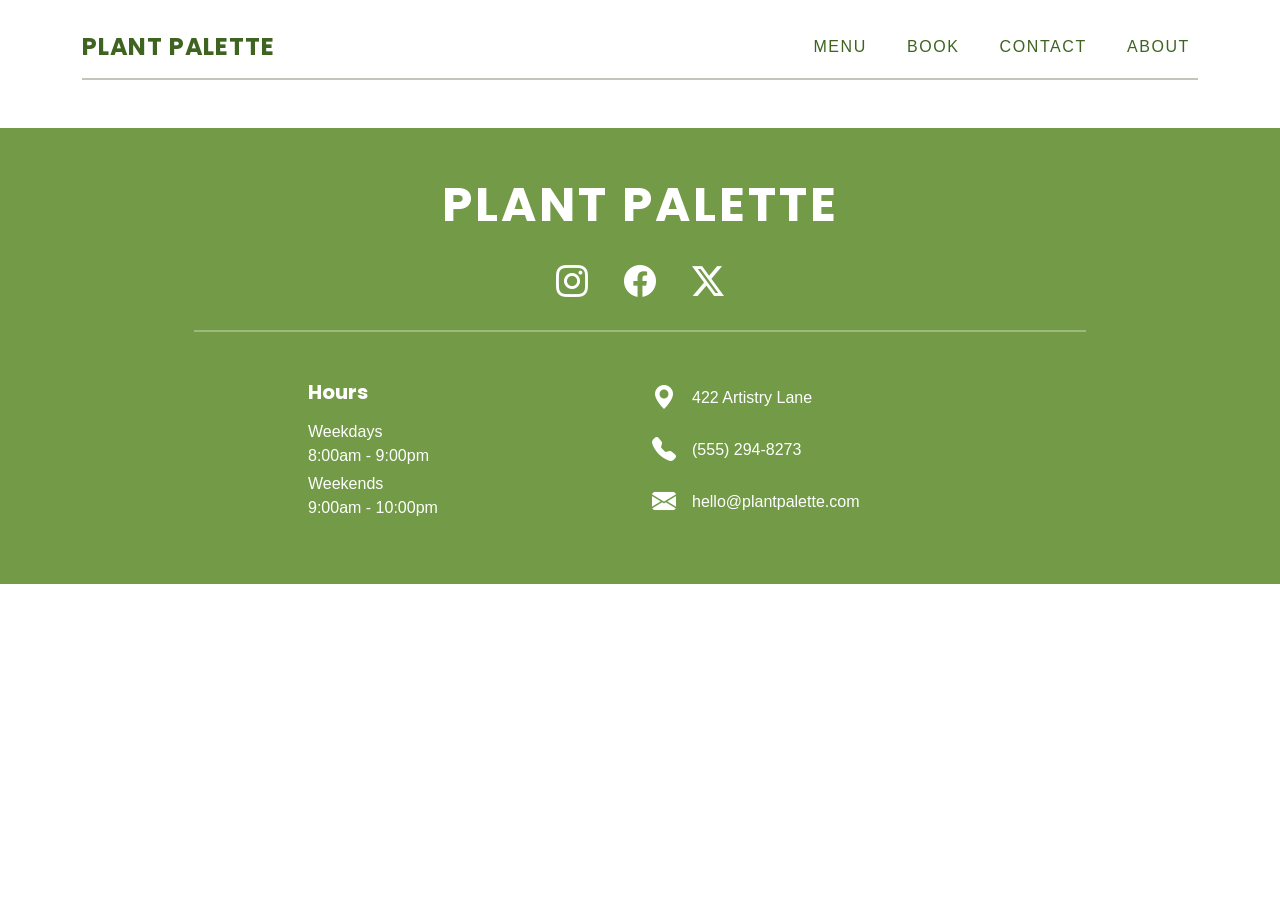
==== contact.html @ be07dd9c "commit" ====
<!DOCTYPE html>
<html lang="en">
<head>
    <meta charset="UTF-8">
    <meta name="viewport" content="width=device-width, initial-scale=1.0">
    <title>Plant Palette | Home</title>
    
    <link href="https://cdn.jsdelivr.net/npm/bootstrap@5.3.0/dist/css/bootstrap.min.css" rel="stylesheet">
    <link rel="stylesheet" href="https://cdnjs.cloudflare.com/ajax/libs/animate.css/4.1.1/animate.min.css"/>
    <link href="https://fonts.googleapis.com/css2?family=Poppins:wght@700&display=swap" rel="stylesheet">
    <link rel="stylesheet" href="css/styles.css">
    <link rel="stylesheet" href="https://cdn.jsdelivr.net/npm/bootstrap-icons@1.11.1/font/bootstrap-icons.css">
</head>
<body>

    <a href="#main-content" class="visually-hidden-focusable">Skip to main content</a>

<!-- nav bar section -->
<a class="visually-hidden-focusable" href="#main-content">Skip to main content</a>

<nav class="navbar navbar-expand-lg navbar-light bg-white">
    <div class="container"> <a class="navbar-brand fw-bold" href="index.html">PLANT PALETTE</a>
        
        <button class="navbar-toggler" type="button" data-bs-toggle="collapse" data-bs-target="#navbarNav" aria-controls="navbarNav" aria-expanded="false" aria-label="Toggle navigation">
            <span class="navbar-toggler-icon"></span>
        </button>

        <div class="collapse navbar-collapse" id="navbarNav">
            <ul class="navbar-nav ms-auto text-uppercase">
                <li class="nav-item">
                    <a class="nav-link" href="menu.html">Menu</a>
                </li>
                <li class="nav-item">
                    <a class="nav-link" href="book.html">Book</a>
                </li>
                <li class="nav-item">
                    <a class="nav-link" href="contact.html">Contact</a>
                </li>
                <li class="nav-item">
                    <a class="nav-link" href="about.html">About</a>
                </li>
            </ul>
        </div>
    </div>
</nav>
<div class="container">
    <hr class="m-0 border-bottom">
</div>

<main id="main-content">
    </main>
<!-- nav bar section ENDS -->





<!-- footer section -->
<footer class="footer-section py-5 mt-5">
    <div class="container text-center text-white">
        <h2 class="display-5 fw-bold mb-4">PLANT PALETTE</h2>
        
        <div class="social-links mb-4">
            <a href="#" aria-label="Instagram" class="mx-3"><i class="bi bi-instagram"></i></a>
            <a href="#" aria-label="Facebook" class="mx-3"><i class="bi bi-facebook"></i></a>
            <a href="#" aria-label="Twitter" class="mx-3"><i class="bi bi-twitter-x"></i></a>
        </div>

        <hr class="footer-divider mx-auto mb-5">

        <div class="row text-start justify-content-center">
            <div class="col-md-4 mb-4 mb-md-0 ps-md-5">
                <h3 class="h5 fw-bold mb-3">Hours</h3>
                <p class="mb-1">Weekdays<br>8:00am - 9:00pm</p>
                <p>Weekends<br>9:00am - 10:00pm</p>
            </div>

            <div class="col-md-4">
                <ul class="list-unstyled contact-list">
                    <li class="mb-3 d-flex align-items-center">
                        <i class="bi bi-geo-alt-fill me-3"></i> 
                        422 Artistry Lane
                    </li>
                    <li class="mb-3 d-flex align-items-center">
                        <i class="bi bi-telephone-fill me-3"></i> 
                        (555) 294-8273
                    </li>
                    <li class="d-flex align-items-center">
                        <i class="bi bi-envelope-fill me-3"></i> 
                        hello@plantpalette.com
                    </li>
                </ul>
            </div>
        </div>
    </div>
</footer>
<!-- footer section ENDS-->



    <script src="https://cdn.jsdelivr.net/npm/bootstrap@5.3.0/dist/js/bootstrap.bundle.min.js"></script>
</body>
</html>
---- css/styles.css ----
:root {
    --green-1: #99B970;
    --green-2: #729A47;
    --green-3: #3F6421;
    --green-4: #344422;
    --yellow: #F8B721;
    --white: #FFFFFF;
    
    /* Font stacks */
    --font-heading: 'Poppins', sans-serif;
    --font-body: 'Avenir', 'Helvetica Neue', Arial, sans-serif;
}

body {
    font-family: var(--font-body);
    background-color: var(--white);
    color: var(--green-4);
}

h1, h2 {
    font-family: var(--font-heading);
    font-weight: 700;
    color: var(--green-3);
}


/* fixing the navbar with overrides */
.navbar {
    padding-top: 1.5rem;
    padding-bottom: 0.5rem;
}

.navbar-brand {
    font-family: var(--font-heading);
    color: var(--green-3) !important;
    letter-spacing: 0.05rem;
    font-size: 1.5rem;
}

.navbar-nav .nav-link {
    color: var(--green-3) !important;
    font-family: var(--font-body);
    font-weight: 500;
    letter-spacing: 0.1rem; 
    margin-left: 1.5rem;
}

.border-bottom {
    border-color: var(--green-4) !important;
    opacity: 0.3; /* for a less thick line */
}

.navbar-nav .nav-link:hover {
    color: var(--green-2) !important;
}

/* hero section - including the CTA hummus section*/

/* hero section style */
.hero-shape {
    background-color: var(--green-1);
    border-radius: 0 300px 0 300px; /* makes the curved leaf style */
    overflow: hidden;
    text-align: right;
}

/* card styling for CTA wrap */
.fav-card {
    background: linear-gradient(135deg, var(--green-1) 0%, #ffffff 100%);
    border-radius: 30px;
    box-shadow: 0 10px 30px rgba(0,0,0,0.05);
}


.fav-image-container img {
    max-width: 350px;
    box-shadow: 5px 5px 15px rgba(0,0,0,0.1);
}

/* Custom Button */
.btn-menu-xl {
    border: 3px solid var(--yellow);
    color: var(--yellow);
    font-weight: bold;
    padding: 15px 40px;
    border-radius: 50px;
    font-size: 1.5rem;
    text-decoration: none;
    display: inline-block;
    transition: all 0.3s ease;
}

.btn-menu-xl:hover {
    background-color: var(--yellow);
    color: white;
}

/* Accessibility: Readable text contrast */
.text-muted {
    color: var(--green-2) !important;
}

/* Responsive adjustments */
@media (max-width: 768px) {
    .hero-shape {
        border-radius: 50px;
        margin-top: 2rem;
    }
}
/* hero section ENDS - including the CTA hummus section*/





/* Options section */

/* section spacing */
.options-section {
    padding-top: 5rem;
    padding-bottom: 5rem;
}

.options-section h2 {
    color: var(--green-3);
    font-size: 2.5rem; 
}

.options-section p {
    font-family: var(--font-body);
    font-size: 1.1rem;
    line-height: 1.6;
    max-width: 450px; /* keeps text from stretching too wide on desktop */
}

/* 3D Outline Button Effect */
.btn-custom-outline {
    font-family: var(--font-body);
    font-weight: 500;
    font-size: 1.25rem;
    color: var(--green-3);
    border: 2px solid var(--green-3);
    border-radius: 50px;
    padding: 10px 35px;
    background-color: transparent;
    text-decoration: none;
    display: inline-block;
    transition: transform 0.2s ease, box-shadow 0.2s ease;
    
    /* This creates the dark green "shadow" seen in your screenshot */
    box-shadow: 0 6px 0 var(--green-4); 
    position: relative;
}

.btn-custom-outline:hover {
    color: var(--white);
    background-color: var(--green-3);
    transform: translateY(2px);
    box-shadow: 0 4px 0 var(--green-4);
}

.btn-custom-outline:active {
    transform: translateY(6px);
    box-shadow: none;
}

/* Responsive fix for buttons on mobile */
@media (max-width: 576px) {
    .btn-custom-outline {
        width: 100%;
        text-align: center;
    }
}

/* Options section ENDS */






/* testimonials section */

/* Testimonials Styling */
.testimonial-container {
    background: linear-gradient(to bottom, var(--green-1), #f1f8e9);
    box-shadow: 0 10px 40px rgba(0,0,0,0.05);
}

.testimonial-title {
    font-family: var(--font-heading);
    color: var(--green-3);
    letter-spacing: 2px;
    font-size: 3rem;
}

.testimonial-img-wrapper {
    position: relative;
    display: inline-block;
    max-width: 320px;
    width: 100%;
}

.testimonial-img {
    border-radius: 60px; /* for the rounded corners */
    box-shadow: 0 15px 30px rgba(0,0,0,0.2);
    transition: transform 0.3s ease;
}

.testimonial-img:hover {
    transform: scale(1.03);
}

.testimonial-text p {
    font-family: var(--font-body);
    font-size: 1.1rem;
    color: var(--green-4);
    line-height: 1.6;
}

.blockquote-footer {
    background-color: transparent;
    border: none;
    font-size: 1.2rem;
    color: var(--green-2) !important;
}

/* responsive tweaks */
@media (max-width: 768px) {
    .testimonial-container {
        padding: 2rem !important;
    }
    
    .testimonial-title {
        font-size: 2rem;
    }
}

/* testimonials section ENDS*/






/* about us section */
.about-teaser .lead {
    font-family: var(--font-body);
    color: var(--green-4);
    line-height: 1.6;
    font-weight: 400;
}

.about-img-wrapper img {
    border-radius: 40px !important; 
    transition: transform 0.4s ease;
}

.about-img-wrapper img:hover {
    transform: rotate(-2deg) scale(1.02);
}

/* keeps the button in palce on mobile */
@media (max-width: 767px) {
    .about-text-content {
        text-align: center;
        margin-top: 2rem;
    }
}
/* about us section ENDS */





/* footer section */
.footer-section {
    background-color: var(--green-2);
    color: var(--white);
}

.footer-section h2 {
    color: var(--white);
    letter-spacing: 3px;
}

.social-links a {
    color: var(--white);
    font-size: 2rem;
    transition: opacity 0.3s ease;
}

.social-links a:hover {
    opacity: 0.7;
}

.footer-divider {
    border-top: 2px solid rgba(255, 255, 255, 0.3);
    width: 80%;
    opacity: 1;
}

.footer-section h3 {
    font-family: var(--font-heading);
    text-transform: none;
}

.contact-list i {
    font-size: 1.5rem;
}

.contact-list li {
    font-family: var(--font-body);
}

/* Responsive footer for other sizes */
@media (max-width: 767px) {
    .footer-section .row {
        text-align: center !important;
    }
    .contact-list li {
        justify-content: center;
    }
}

/* footer section ENDS*/
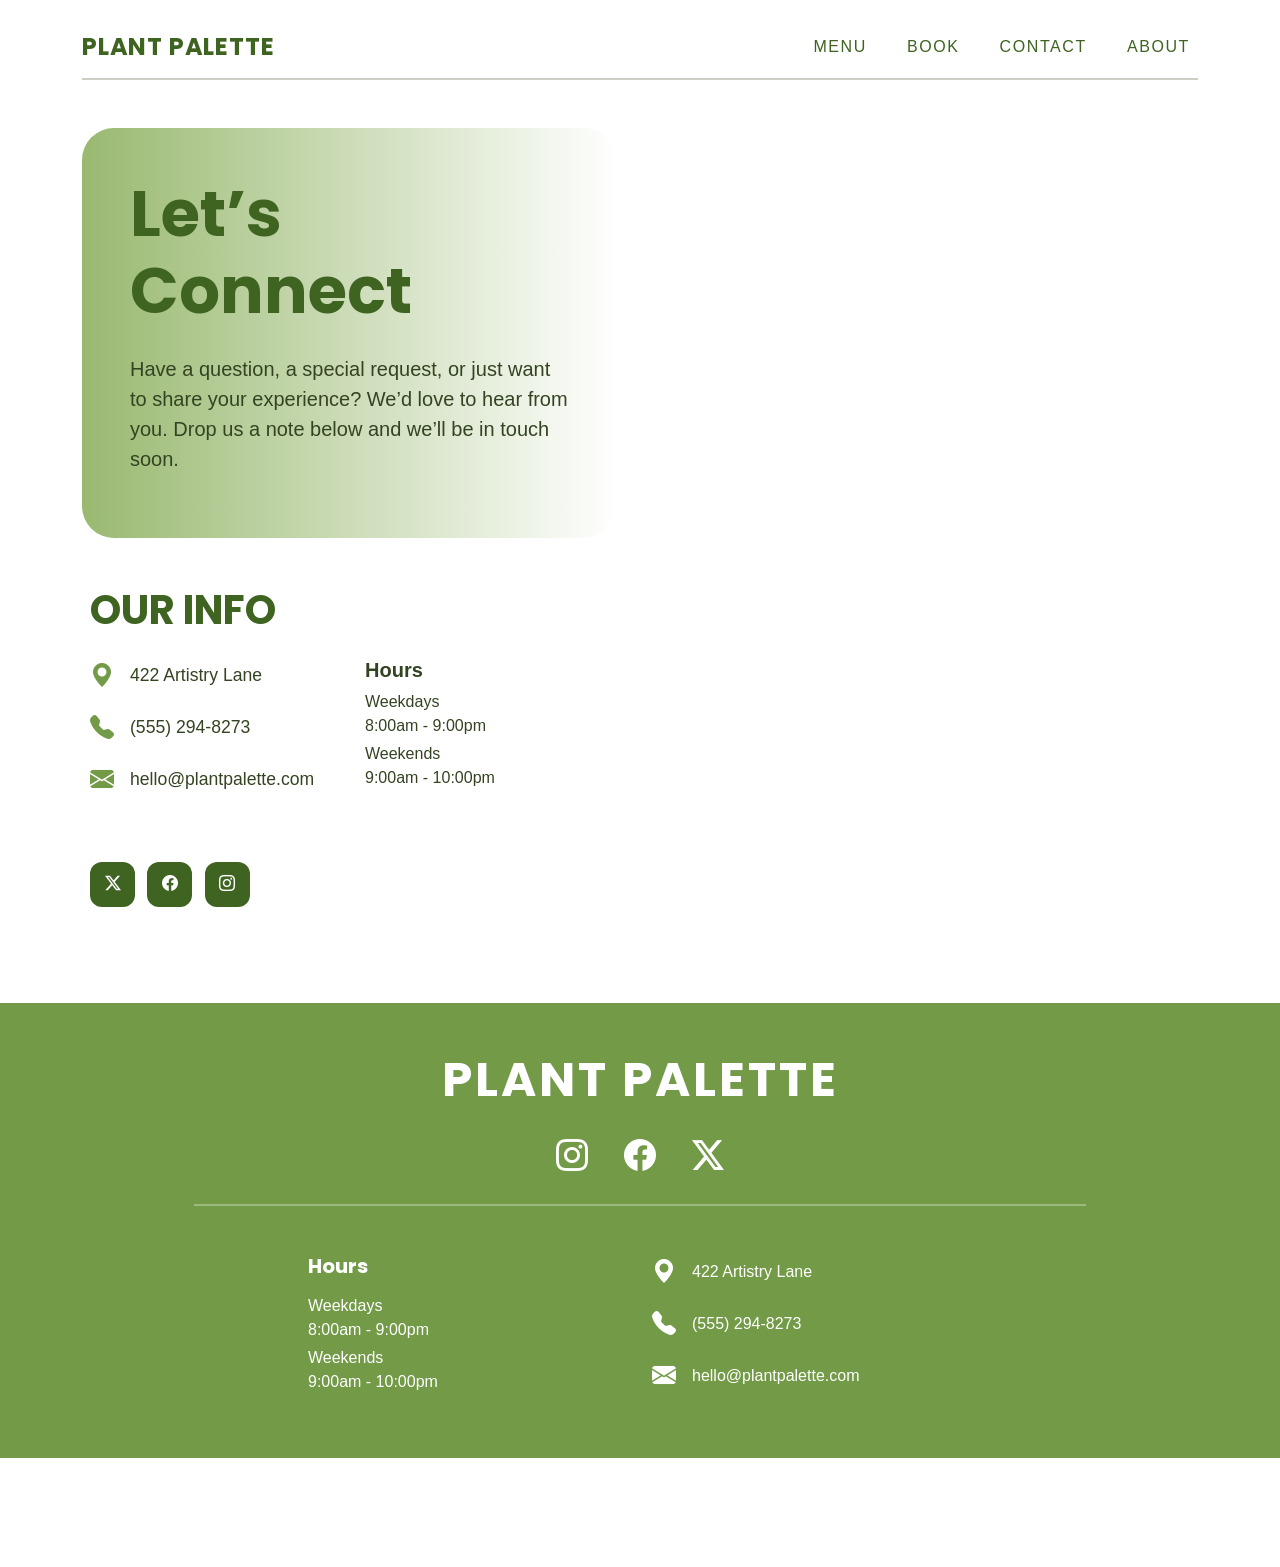
==== commit 1ad5e563: "commit" ====
--- a/contact.html
+++ b/contact.html
@@ -3,7 +3,7 @@
 <head>
     <meta charset="UTF-8">
     <meta name="viewport" content="width=device-width, initial-scale=1.0">
-    <title>Plant Palette | Home</title>
+    <title>Plant Palette | Contact</title>
     
     <link href="https://cdn.jsdelivr.net/npm/bootstrap@5.3.0/dist/css/bootstrap.min.css" rel="stylesheet">
     <link rel="stylesheet" href="https://cdnjs.cloudflare.com/ajax/libs/animate.css/4.1.1/animate.min.css"/>
@@ -52,6 +52,69 @@
 <!-- nav bar section ENDS -->
 
 
+<!-- contact main section -->
+<main id="main-content" class="py-5">
+    <div class="container">
+        <div class="row align-items-start g-5">
+            
+            <div class="col-lg-6">
+                <div class="connect-card p-5 mb-5 rounded-5">
+                    <h1 class="display-3 fw-bold mb-4" style="color: var(--green-3);">Let’s Connect</h1>
+                    <p class="fs-5">
+                        Have a question, a special request, or just want to share your experience? 
+                        We’d love to hear from you. Drop us a note below and we’ll be in touch soon.
+                    </p>
+                </div>
+
+                <div class="info-section ps-2">
+                    <h2 class="h1 fw-bold mb-4" style="color: var(--green-3);">OUR INFO</h2>
+                    
+                    <div class="row">
+                        <div class="col-md-6 mb-4">
+                            <ul class="list-unstyled contact-details">
+                                <li class="mb-3 d-flex align-items-center">
+                                    <i class="bi bi-geo-alt-fill me-3 fs-4" style="color: var(--green-2);"></i>
+                                    422 Artistry Lane
+                                </li>
+                                <li class="mb-3 d-flex align-items-center">
+                                    <i class="bi bi-telephone-fill me-3 fs-4" style="color: var(--green-2);"></i>
+                                    (555) 294-8273
+                                </li>
+                                <li class="d-flex align-items-center">
+                                    <i class="bi bi-envelope-fill me-3 fs-4" style="color: var(--green-2);"></i>
+                                    hello@plantpalette.com
+                                </li>
+                            </ul>
+                        </div>
+
+                        <div class="col-md-6">
+                            <h3 class="h5 fw-bold mb-2">Hours</h3>
+                            <p class="mb-1">Weekdays<br>8:00am - 9:00pm</p>
+                            <p>Weekends<br>9:00am - 10:00pm</p>
+                        </div>
+                    </div>
+
+                    <div class="social-pills mt-4">
+                        <a href="#" class="social-pill-link me-2"><i class="bi bi-twitter-x"></i></a>
+                        <a href="#" class="social-pill-link me-2"><i class="bi bi-facebook"></i></a>
+                        <a href="#" class="social-pill-link"><i class="bi bi-instagram"></i></a>
+                    </div>
+                </div>
+            </div>
+
+            <div class="col-lg-6">
+                <div class="map-container">
+                    <picture>
+                        <source srcset="images/map-sm.jpg" media="(max-width: 768px)">
+                        <img src="images/Map.png" alt="Map showing Plant Palette location at 422 Artistry Lane" class="img-fluid w-100 rounded-4">
+                    </picture>
+                </div>
+            </div>
+
+        </div>
+    </div>
+</main>
+<!-- contact main section ENDS -->
 
 
 
--- a/css/styles.css
+++ b/css/styles.css
@@ -47,7 +47,6 @@
 
 .border-bottom {
     border-color: var(--green-4) !important;
-    opacity: 0.3; /* for a less thick line */
 }
 
 .navbar-nav .nav-link:hover {
@@ -328,3 +327,175 @@
 
 
 
+/* menu header section */
+
+/* Animation for the button */
+.hvr-grow {
+    display: inline-block;
+    vertical-align: middle;
+    transform: perspective(1px) translateZ(0);
+    box-shadow: 0 6px 0 var(--green-4); /* Keep your 3D shadow */
+    transition-duration: 0.3s;
+    transition-property: transform;
+}
+
+.hvr-grow:hover, .hvr-grow:focus, .hvr-grow:active {
+    transform: scale(1.05);
+}
+
+/* responsive */
+@media (max-width: 768px) {
+    .menu-header h1 {
+        font-size: 3rem;
+    }
+    
+    .menu-card {
+        text-align: center;
+    }
+    
+    .menu-description {
+        margin: 0 auto 1.5rem auto;
+    }
+    
+    .menu-card .d-flex {
+        flex-direction: column;
+    }
+}
+
+/* menu header section ENDS */
+
+
+
+
+/* menu sub nav section */
+.menu-sub-nav .menu-cat-link {
+    font-family: var(--font-body);
+    font-weight: 700;
+    color: var(--green-3);
+    letter-spacing: 1px;
+    font-size: 1.1rem;
+    padding: 0 20px;
+    transition: color 0.3s ease;
+}
+
+.menu-sub-nav .menu-cat-link:hover {
+    color: var(--green-3);
+}
+
+.menu-sub-nav .menu-cat-link.active {
+    color: var(--green-3);
+    text-underline-offset: 8px;
+}
+
+/* icons container styling */
+.filter-icon, .basket-icon {
+    display: flex;
+    align-items: center;
+    cursor: pointer;
+}
+
+/* responsive edits */
+@media (max-width: 768px) {
+    .menu-sub-nav .nav {
+        display: none;
+    }
+    
+
+    .menu-sub-nav .nav {
+        display: flex;
+        flex-wrap: nowrap;
+        overflow-x: auto;
+        white-space: nowrap;
+    }
+}
+/* menu sub nav section ENDS */
+
+
+
+
+
+
+/* menu items section for the cards */
+.menu-item-card {
+    height: 100%;
+    display: flex;
+    flex-direction: column;
+}
+
+.menu-item-card img {
+    width: 100%;
+    height: 250px; /* keeps all the pics at the same height */
+    object-fit: cover; /* prevents stretch */
+    box-shadow: 0 4px 10px rgba(0,0,0,0.08);
+}
+
+.menu-item-card h2 {
+    color: var(--green-3);
+    margin-bottom: 0.5rem;
+}
+
+.menu-item-card p {
+    color: var(--green-4);
+    flex-grow: 1; /*fixes up the buttons position if the texts are longer in size */
+    line-height: 1.5;
+}
+
+.btn-sm {
+    width: fit-content;
+    padding: 5px 25px !important;
+    font-size: 0.9rem !important;
+}
+/* menu items section for the cards ENDS */
+
+
+
+
+
+
+
+/* contact page main top section */
+.connect-card {
+    /* Matches the soft green gradient in your screenshot */
+    background: linear-gradient(to right, var(--green-1), rgba(255, 255, 255, 0));
+    color: var(--green-4);
+}
+
+.contact-details li {
+    font-family: var(--font-body);
+    font-size: 1.1rem;
+}
+
+/* Social Pill Links (The dark green icons) */
+.social-pill-link {
+    display: inline-flex;
+    align-items: center;
+    justify-content: center;
+    width: 45px;
+    height: 45px;
+    background-color: var(--green-3);
+    color: var(--white);
+    border-radius: 12px;
+    text-decoration: none;
+    transition: transform 0.2s ease, background-color 0.2s ease;
+}
+
+.social-pill-link:hover {
+    background-color: var(--green-2);
+    transform: translateY(-3px);
+    color: var(--white);
+}
+
+.map-container img {
+    box-shadow: 0 10px 30px rgba(0,0,0,0.05);
+}
+
+/* Responsive adjust for the map on mobile */
+@media (max-width: 991px) {
+    .map-container {
+        margin-top: 3rem;
+    }
+}
+/* contact page main top section */
+
+
+
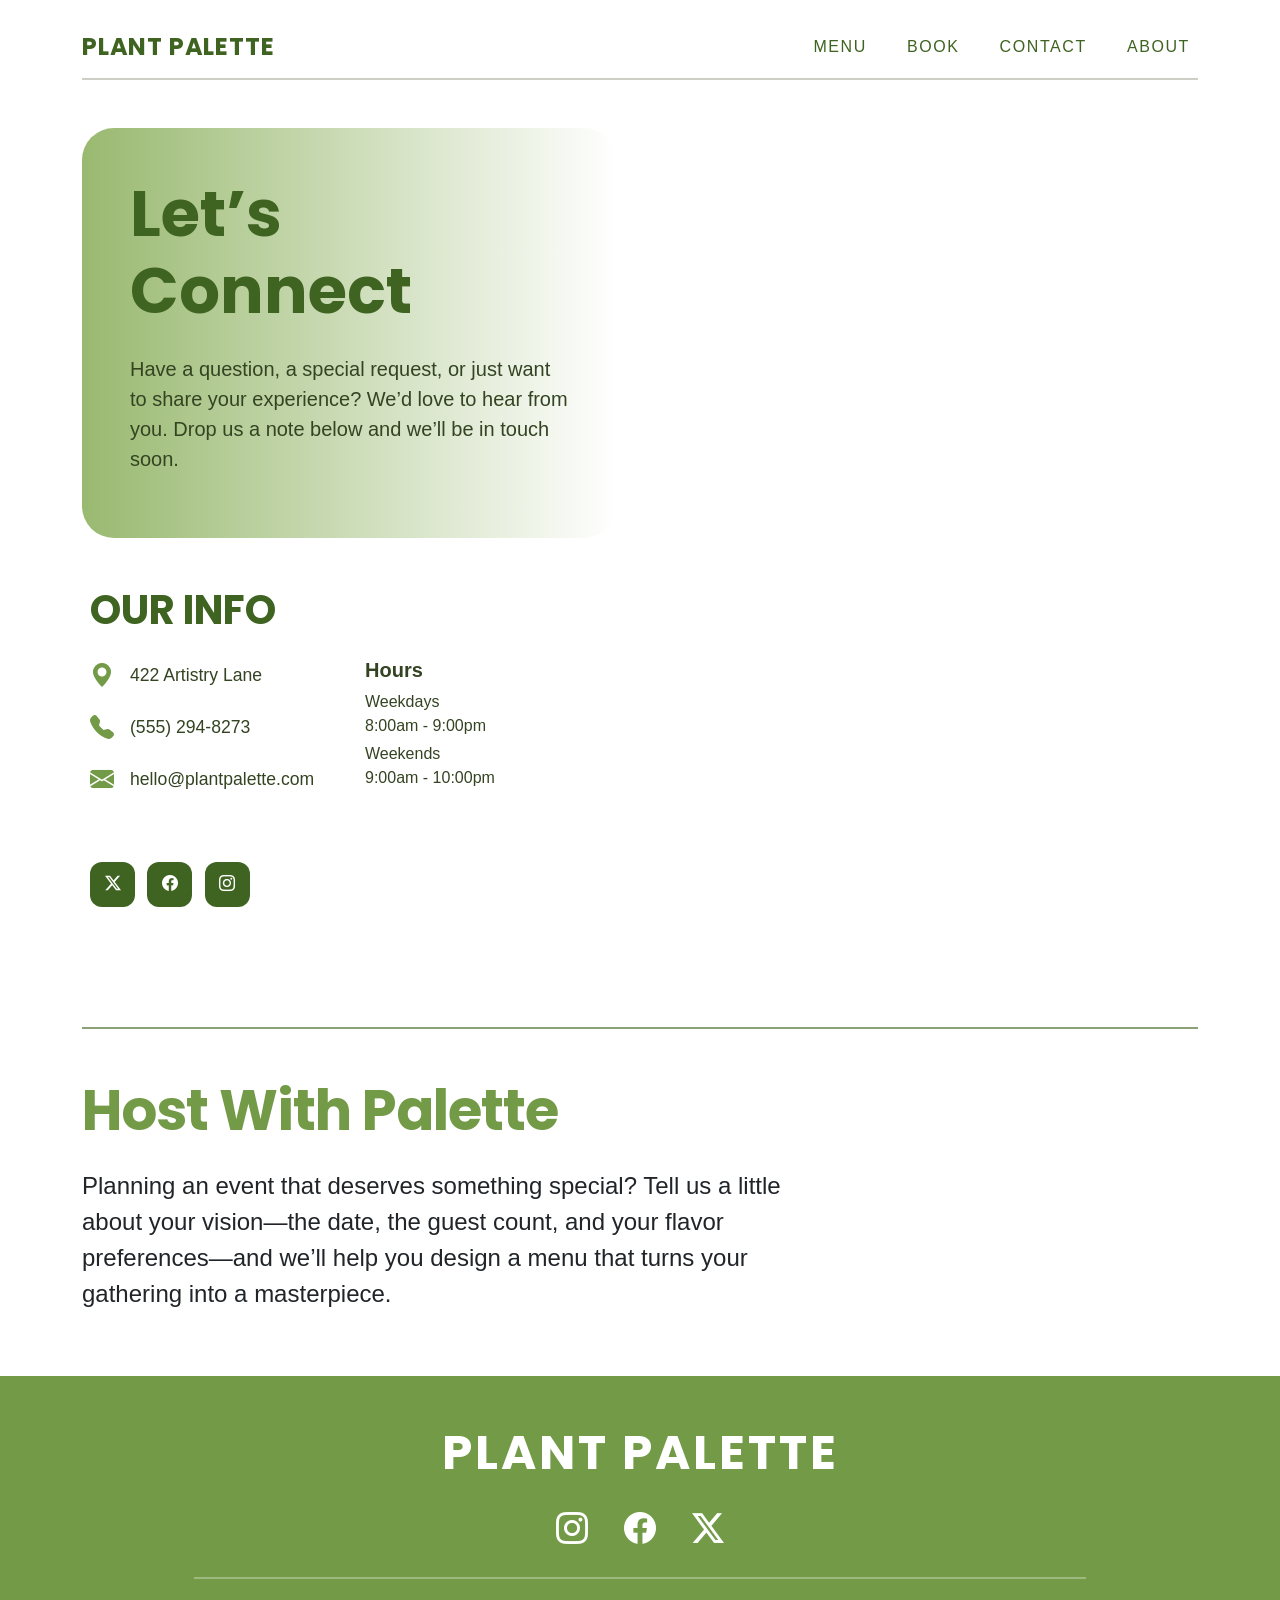
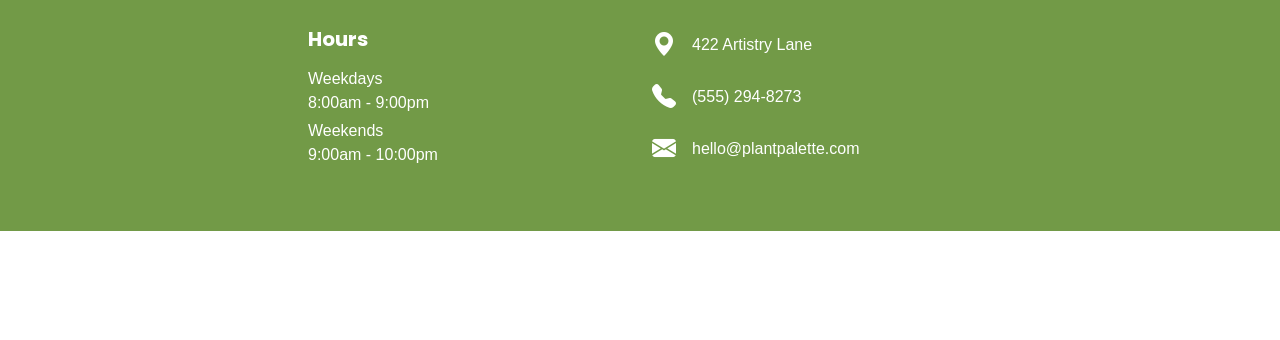
==== commit 3839e91d: "commit" ====
--- a/contact.html
+++ b/contact.html
@@ -116,6 +116,20 @@
 </main>
 <!-- contact main section ENDS -->
 
+<!-- contact host section -->
+<section class="host-section container my-5 pt-4">
+    <div class="custom-hr mb-5"></div>
+    
+    <div class="row">
+        <div class="col-lg-8">
+            <h2 class="display-4 fw-bold mb-4" style="color: var(--green-2);">Host With Palette</h2>
+            <p class="fs-4 lh-base text-dark">
+                Planning an event that deserves something special? Tell us a little about your vision—the date, the guest count, and your flavor preferences—and we’ll help you design a menu that turns your gathering into a masterpiece.
+            </p>
+        </div>
+    </div>
+</section>
+<!-- contact host section ENDS -->
 
 
 <!-- footer section -->
--- a/css/styles.css
+++ b/css/styles.css
@@ -495,7 +495,43 @@
         margin-top: 3rem;
     }
 }
-/* contact page main top section */
-
-
-
+/* contact page main top section ENDS */
+
+
+
+
+
+
+
+
+
+/* contact host section */
+.host-section h2 {
+    font-family: var(--font-heading);
+    letter-spacing: -1px;
+}
+
+.host-section p {
+    font-family: var(--font-body);
+    max-width: 800px;
+    color: var(--green-4);
+}
+
+/* Custom Green Divider */
+.custom-hr {
+    height: 2px;
+    background-color: var(--green-3);
+    width: 100%;
+    opacity: 0.6;
+}
+
+/* Responsive adjustment for mobile */
+@media (max-width: 768px) {
+    .host-section h2 {
+        font-size: 2.5rem;
+    }
+    .host-section p {
+        font-size: 1.1rem !important;
+    }
+}
+/* contact host section ENDS*/
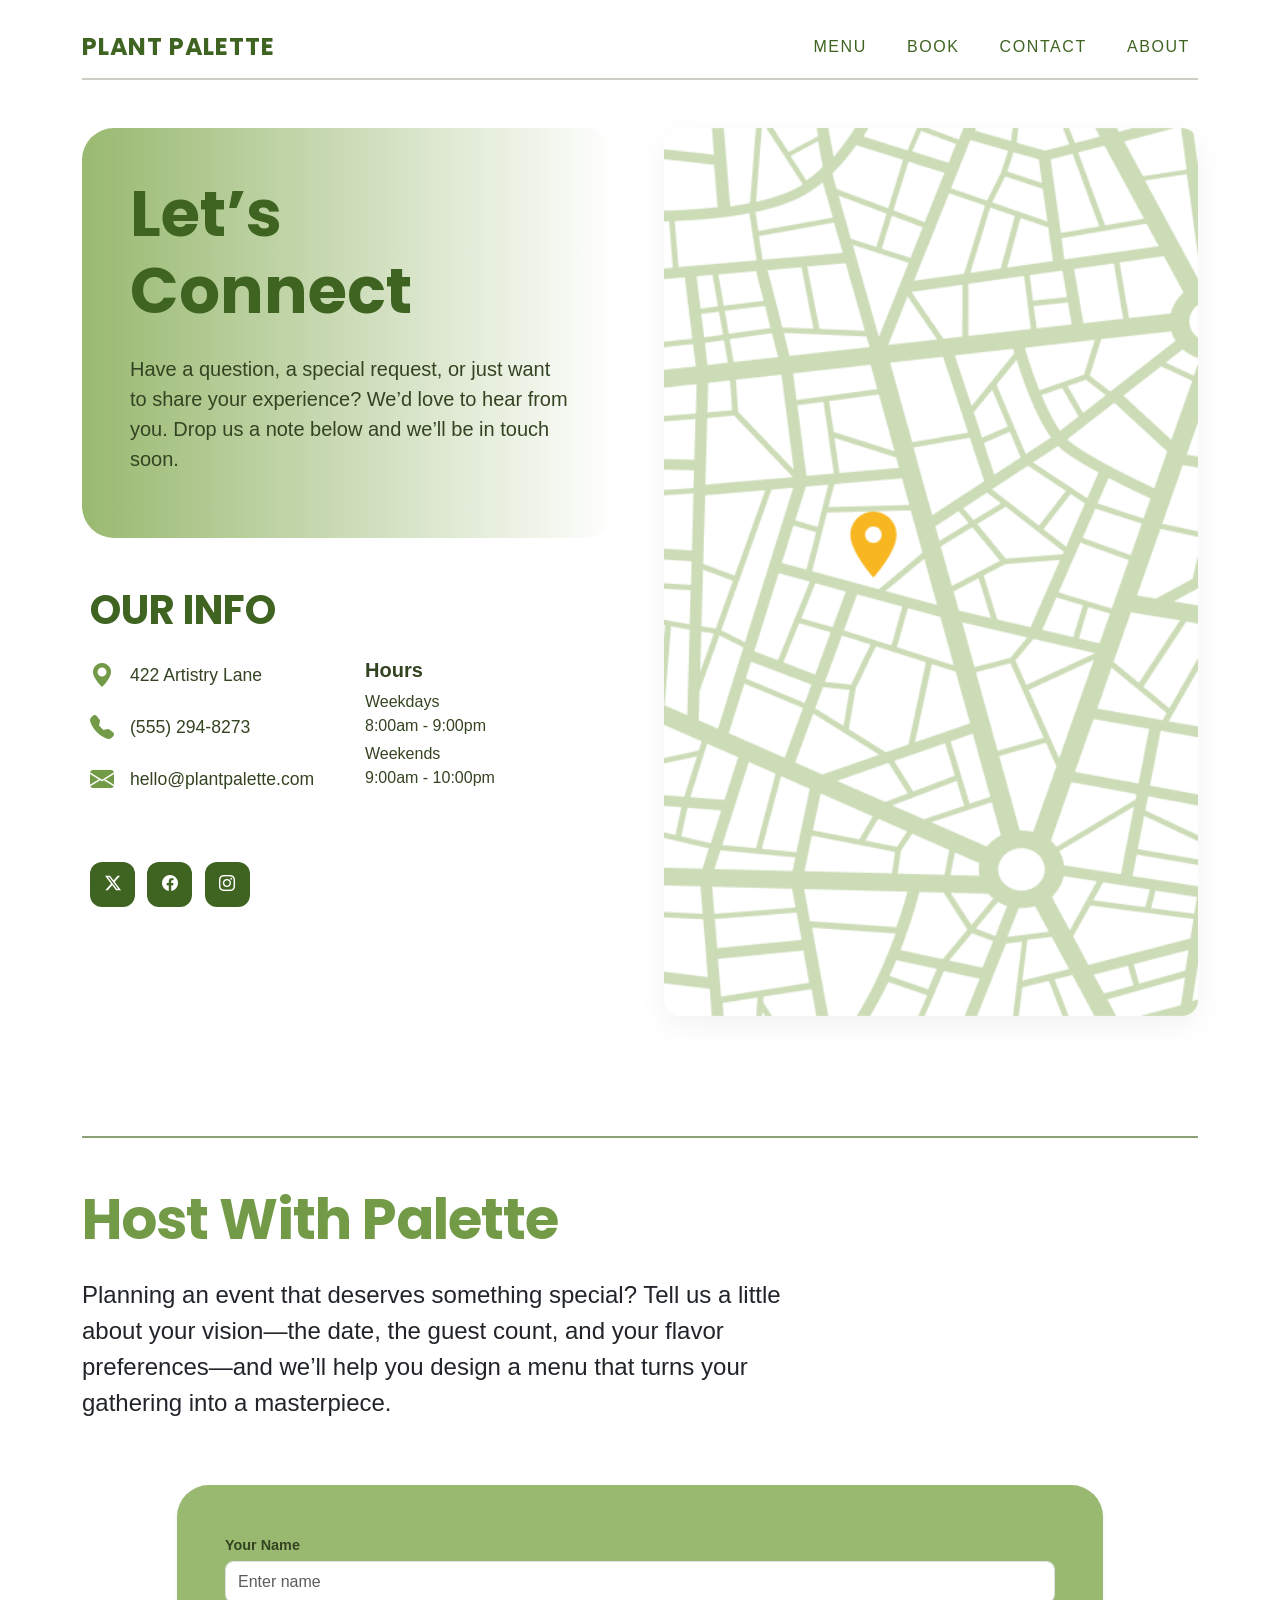
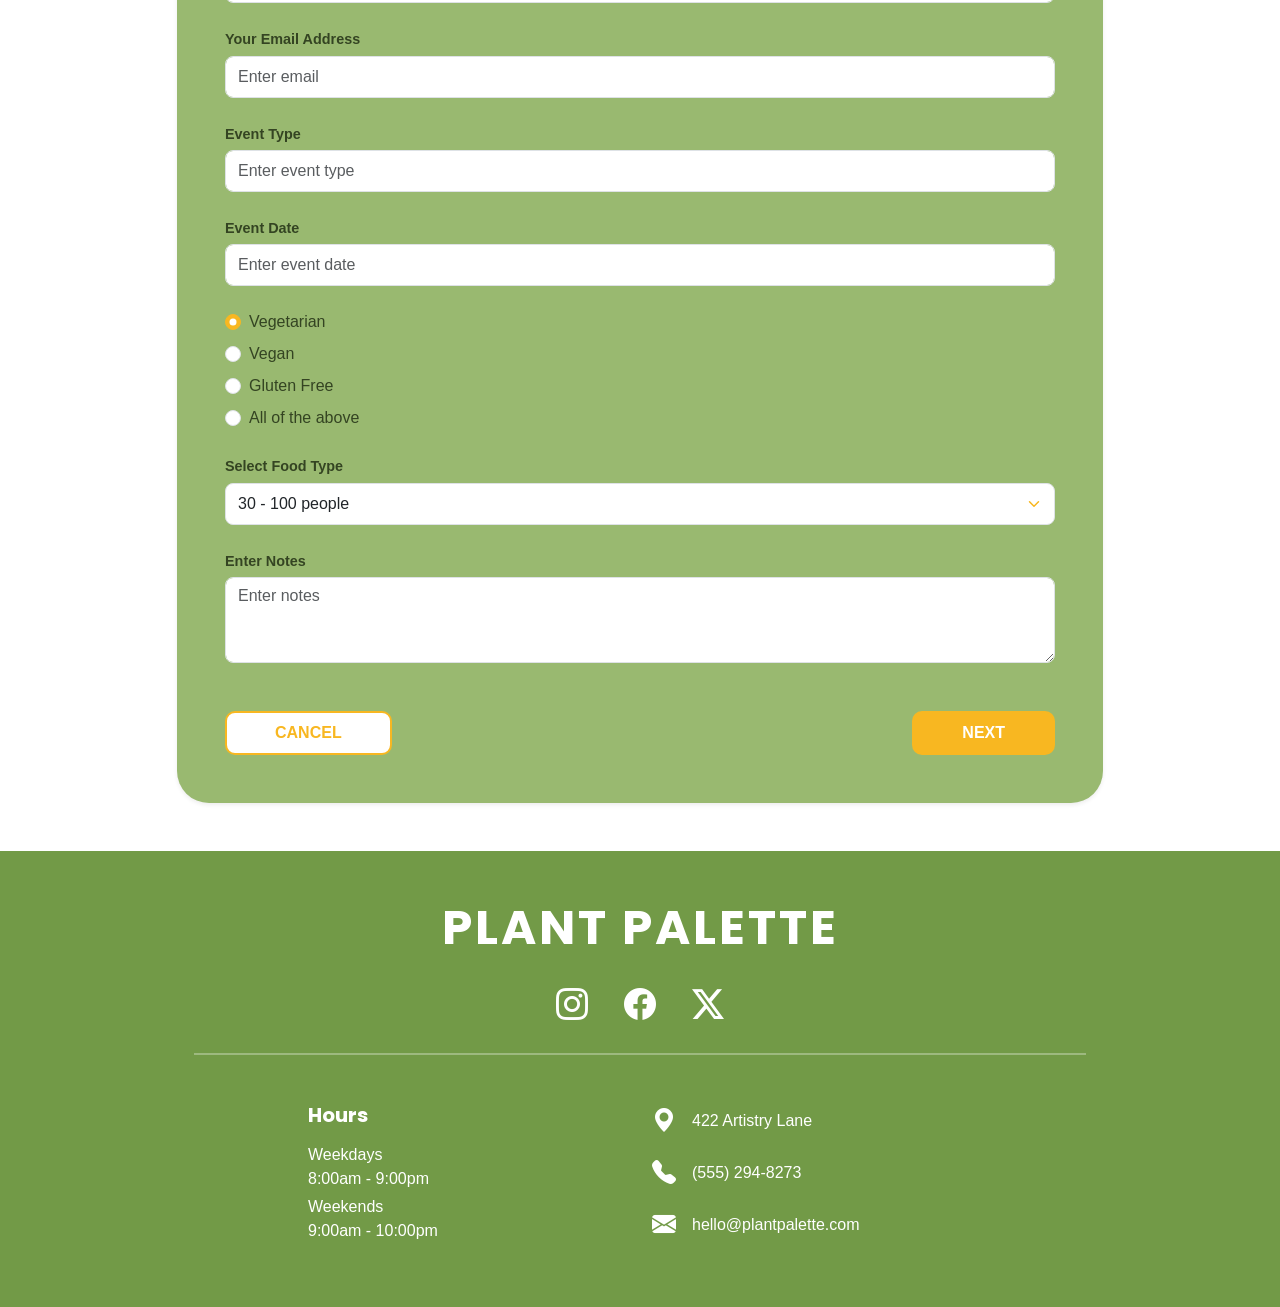
==== commit ed3f32ee: "commit" ====
--- a/contact.html
+++ b/contact.html
@@ -132,6 +132,80 @@
 <!-- contact host section ENDS -->
 
 
+<!-- contact form section -->
+<section class="catering-form-section container my-5">
+    <div class="row justify-content-center">
+        <div class="col-lg-10">
+            <div class="form-container p-5 rounded-5 shadow-sm">
+                <form id="cateringForm" class="needs-validation" novalidate>
+                    
+                    <div class="mb-4">
+                        <label for="userName" class="form-label fw-bold">Your Name</label>
+                        <input type="text" class="form-control rounded-3 py-2" id="userName" placeholder="Enter name" required>
+                    </div>
+
+                    <div class="mb-4">
+                        <label for="userEmail" class="form-label fw-bold">Your Email Address</label>
+                        <input type="email" class="form-control rounded-3 py-2" id="userEmail" placeholder="Enter email" required>
+                    </div>
+
+                    <div class="mb-4">
+                        <label for="eventType" class="form-label fw-bold">Event Type</label>
+                        <input type="text" class="form-control rounded-3 py-2" id="eventType" placeholder="Enter event type" required>
+                    </div>
+
+                    <div class="mb-4">
+                        <label for="eventDate" class="form-label fw-bold">Event Date</label>
+                        <input type="text" class="form-control rounded-3 py-2" id="eventDate" placeholder="Enter event date" required>
+                    </div>
+
+                    <div class="mb-4">
+                        <div class="form-check mb-2">
+                            <input class="form-check-input" type="radio" name="dietary" id="dietVeg" checked>
+                            <label class="form-check-label" for="dietVeg">Vegetarian</label>
+                        </div>
+                        <div class="form-check mb-2">
+                            <input class="form-check-input" type="radio" name="dietary" id="dietVegan">
+                            <label class="form-check-label" for="dietVegan">Vegan</label>
+                        </div>
+                        <div class="form-check mb-2">
+                            <input class="form-check-input" type="radio" name="dietary" id="dietGF">
+                            <label class="form-check-label" for="dietGF">Gluten Free</label>
+                        </div>
+                        <div class="form-check mb-2">
+                            <input class="form-check-input" type="radio" name="dietary" id="dietAll">
+                            <label class="form-check-label" for="dietAll">All of the above</label>
+                        </div>
+                    </div>
+
+                    <div class="mb-4">
+                        <label for="guestCount" class="form-label fw-bold">Select Food Type</label>
+                        <select class="form-select rounded-3 py-2" id="guestCount" required>
+                            <option selected value="1">30 - 100 people</option>
+                            <option value="2">100 - 200 people</option>
+                            <option value="3">200 people +</option>
+                        </select>
+                    </div>
+
+                    <div class="mb-5">
+                        <label for="eventNotes" class="form-label fw-bold">Enter Notes</label>
+                        <textarea class="form-control rounded-3" id="eventNotes" rows="3" placeholder="Enter notes"></textarea>
+                    </div>
+
+                    <div class="d-flex justify-content-between">
+                        <button type="reset" class="btn btn-cancel text-uppercase px-5 py-2">Cancel</button>
+                        <button type="submit" class="btn btn-next text-uppercase px-5 py-2">Next</button>
+                    </div>
+
+                </form>
+            </div>
+        </div>
+    </div>
+</section>
+<!-- contact form section ENDS -->
+
+
+
 <!-- footer section -->
 <footer class="footer-section py-5 mt-5">
     <div class="container text-center text-white">
--- a/css/styles.css
+++ b/css/styles.css
@@ -535,3 +535,58 @@
     }
 }
 /* contact host section ENDS*/
+
+
+
+
+
+
+/* contact form section */
+.form-container {
+    background-color: var(--green-1); 
+    color: var(--green-4);
+}
+
+.form-label {
+    font-size: 0.9rem;
+    margin-bottom: 0.3rem;
+}
+
+.form-control:focus, .form-select:focus {
+    border-color: var(--yellow);
+    box-shadow: 0 0 0 0.25rem rgba(248, 183, 33, 0.25);
+}
+
+/* radio buttons colours */
+.form-check-input:checked {
+    background-color: var(--yellow);
+    border-color: var(--yellow);
+}
+
+/* box stlying */
+.form-select {
+    background-image: url("data:image/svg+xml,%3csvg xmlns='http://www.w3.org/2000/svg' viewBox='0 0 16 16'%3e%3cpath fill='none' stroke='%23F8B721' stroke-linecap='round' stroke-linejoin='round' stroke-width='2' d='m2 5 6 6 6-6'/%3e%3c/svg%3e");
+}
+
+/* buttons for the form */
+.btn-cancel {
+    background-color: var(--white);
+    color: var(--yellow);
+    border: 2px solid var(--yellow);
+    border-radius: 10px;
+    font-weight: 700;
+}
+
+.btn-next {
+    background-color: var(--yellow);
+    color: var(--white);
+    border: 2px solid var(--yellow);
+    border-radius: 10px;
+    font-weight: 700;
+}
+
+.btn-next:hover {
+    background-color: #e0a21d; /* darker yellow for hover */
+    color: var(--white);
+}
+/* contact form section ENDS */
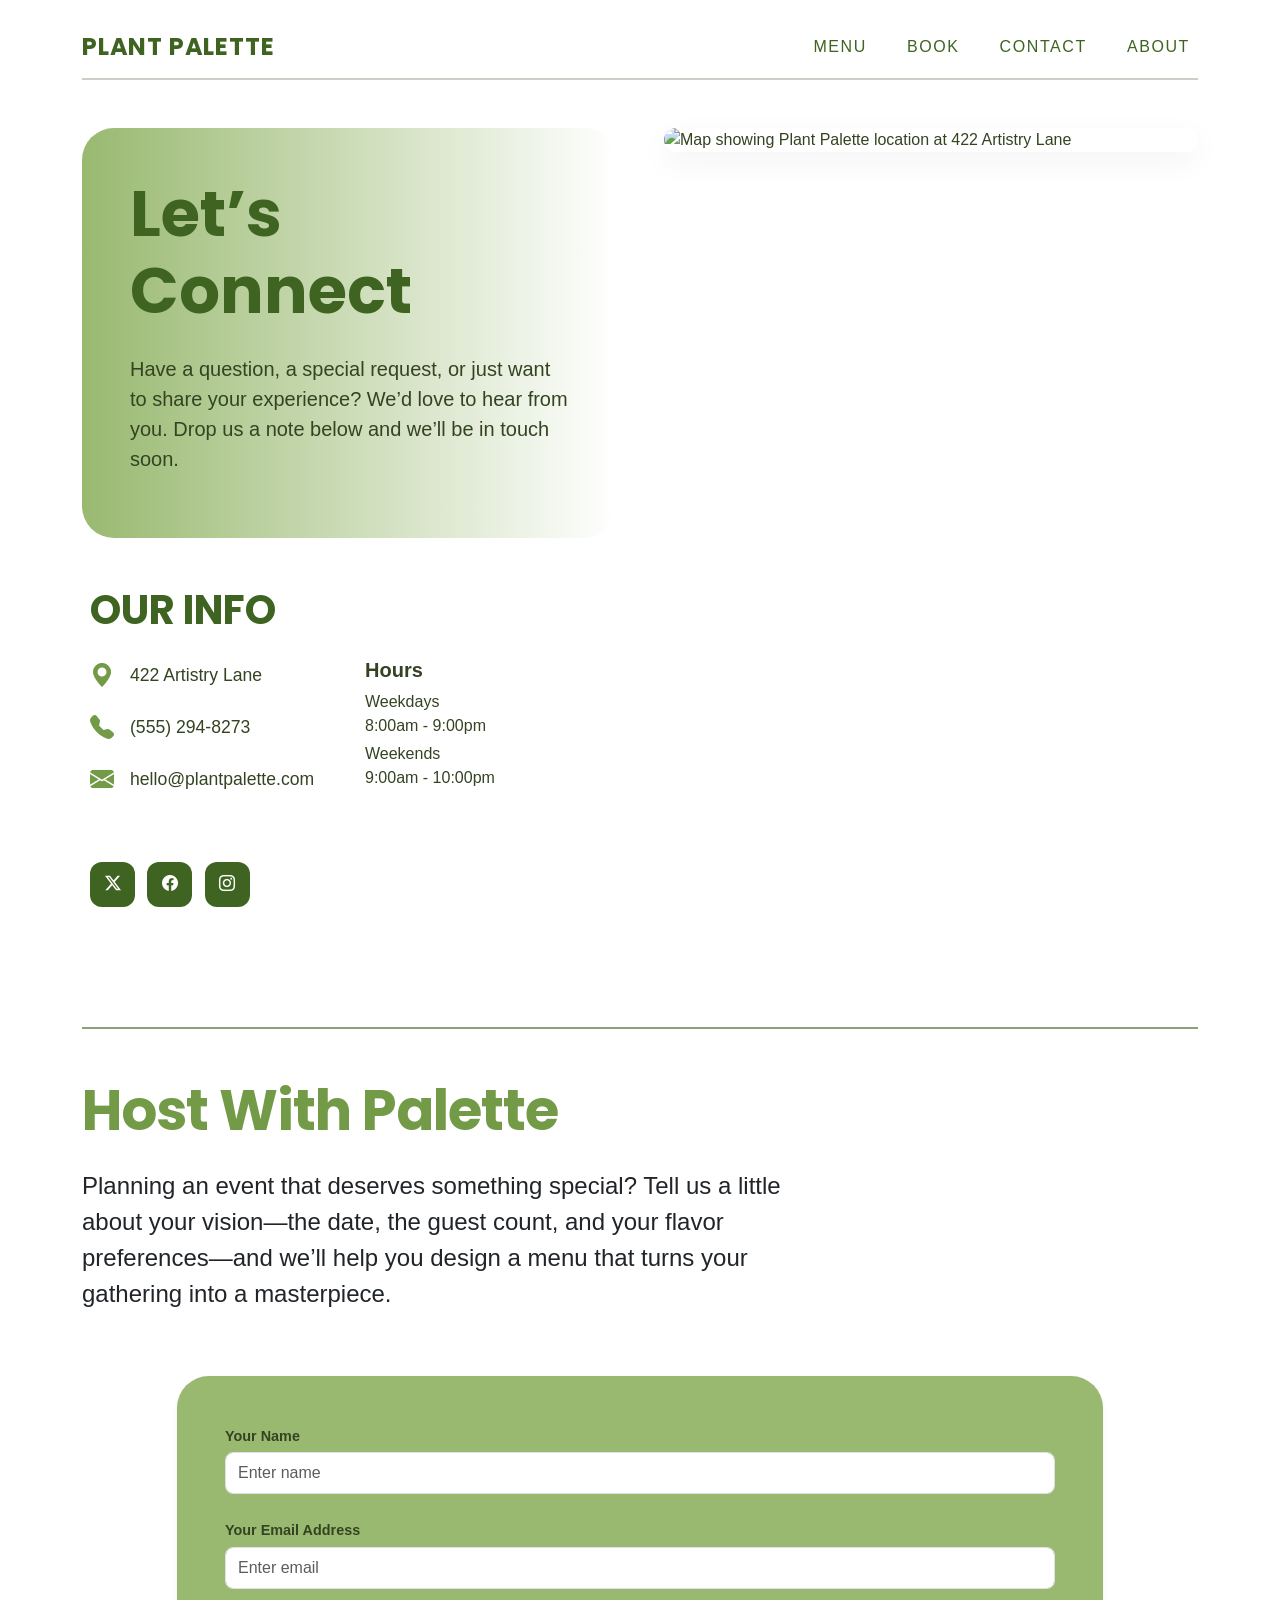
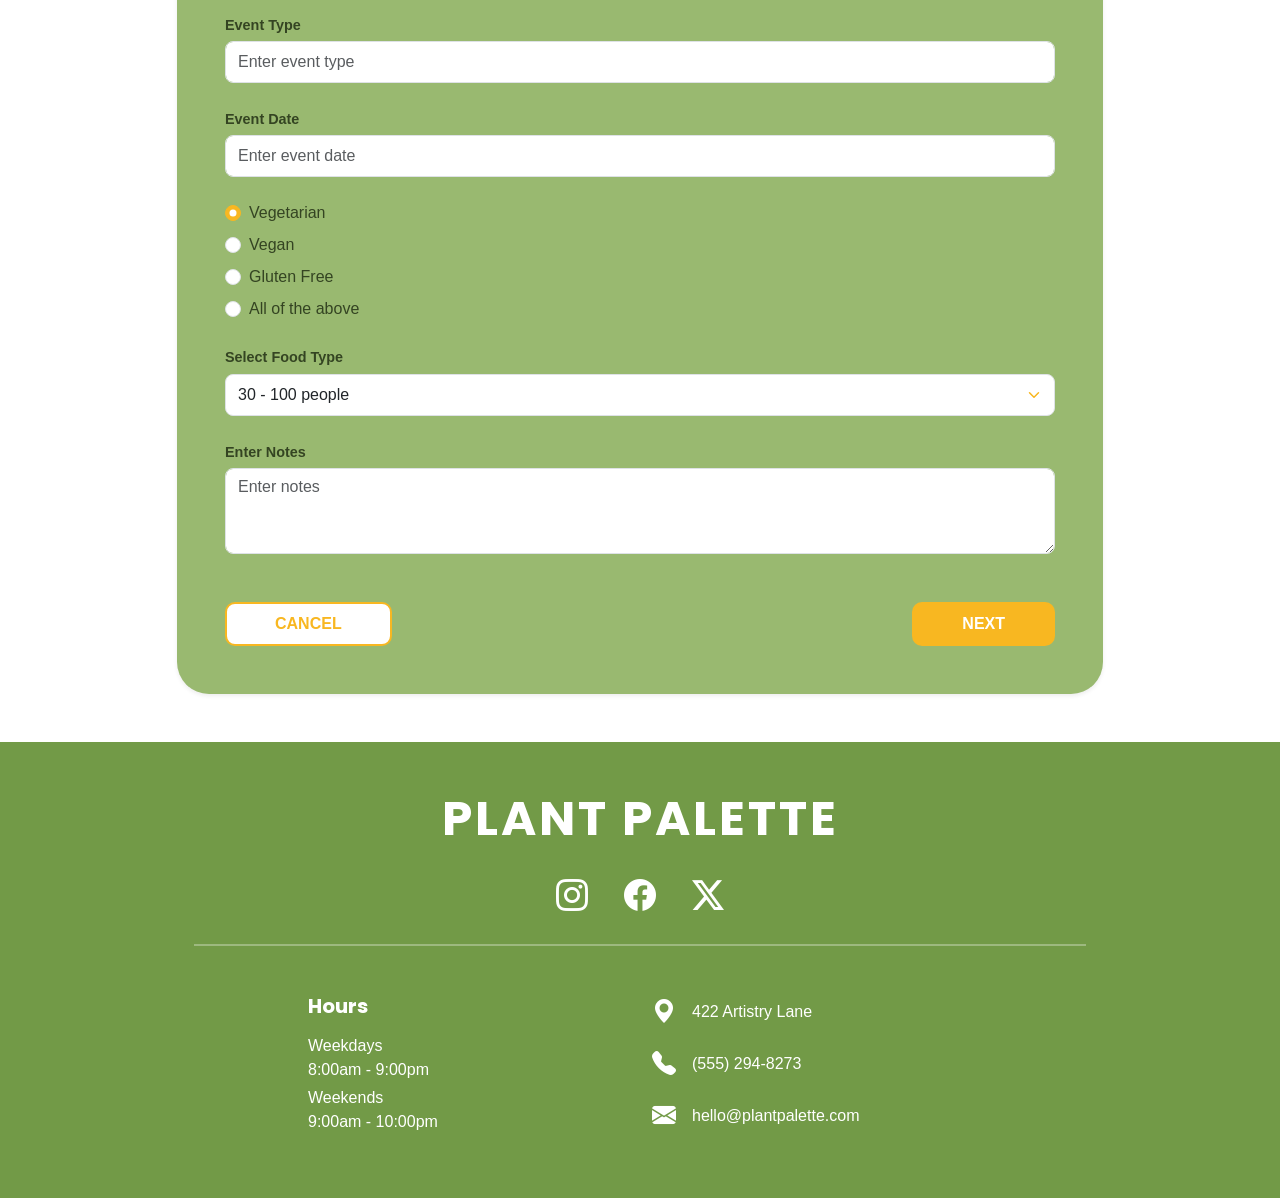
==== commit 33c36c41: "commit" ====
--- a/contact.html
+++ b/contact.html
@@ -105,8 +105,8 @@
             <div class="col-lg-6">
                 <div class="map-container">
                     <picture>
-                        <source srcset="images/map-sm.jpg" media="(max-width: 768px)">
-                        <img src="images/Map.png" alt="Map showing Plant Palette location at 422 Artistry Lane" class="img-fluid w-100 rounded-4">
+                        <source srcset="images/map.png" media="(max-width: 768px)">
+                        <img src="images/map.png" alt="Map showing Plant Palette location at 422 Artistry Lane" class="img-fluid w-100 rounded-4">
                     </picture>
                 </div>
             </div>
--- a/css/styles.css
+++ b/css/styles.css
@@ -23,6 +23,17 @@
     color: var(--green-3);
 }
 
+/* --- GLOBAL IMAGE RESET because everything else isnt working --- */
+img, picture {
+    max-width: 100%;
+    height: auto;
+    display: block;
+}
+
+picture img {
+    width: 100%;
+    height: auto;
+}
 
 /* fixing the navbar with overrides */
 .navbar {
@@ -54,8 +65,6 @@
 }
 
 /* hero section - including the CTA hummus section*/
-
-/* hero section style */
 .hero-shape {
     background-color: var(--green-1);
     border-radius: 0 300px 0 300px; /* makes the curved leaf style */
@@ -63,43 +72,65 @@
     text-align: right;
 }
 
-/* card styling for CTA wrap */
+/* card styling for CTA- hummus thing */
 .fav-card {
-    background: linear-gradient(135deg, var(--green-1) 0%, #ffffff 100%);
+    background: linear-gradient(90deg, var(--green-1) 0%, #ffffff 80%);
+    border-radius: 40px;
+    border: 1px solid rgba(0,0,0,0.05);
+}
+
+.fav-content h2 {
+    color: var(--green-4);
+}
+
+.fav-content h3 {
+    color: var(--green-3);
+}
+
+/* the green order button */
+.btn-custom-outline {
+    border: 2px solid var(--green-3);
+    color: var(--green-3);
+    background-color: transparent;
     border-radius: 30px;
-    box-shadow: 0 10px 30px rgba(0,0,0,0.05);
-}
-
-
-.fav-image-container img {
-    max-width: 350px;
-    box-shadow: 5px 5px 15px rgba(0,0,0,0.1);
-}
-
-/* Custom Button */
+    font-weight: 700;
+    box-shadow: 0 5px 0 var(--green-4);
+    transition: all 0.1s ease;
+}
+
+.btn-custom-outline:hover {
+    transform: translateY(2px);
+    box-shadow: 0 2px 0 var(--green-4);
+    background-color: var(--green-3);
+    color: white;
+}
+
+/* the yellow menu button */
 .btn-menu-xl {
     border: 3px solid var(--yellow);
     color: var(--yellow);
-    font-weight: bold;
-    padding: 15px 40px;
-    border-radius: 50px;
-    font-size: 1.5rem;
+    font-weight: 800;
+    padding: 12px 50px;
+    border-radius: 40px;
+    font-size: 1.8rem;
     text-decoration: none;
     display: inline-block;
-    transition: all 0.3s ease;
+    box-shadow: 0 8px 0 #F8B721; 
+    transition: all 0.2s ease;
 }
 
 .btn-menu-xl:hover {
-    background-color: var(--yellow);
-    color: white;
-}
-
-/* Accessibility: Readable text contrast */
-.text-muted {
-    color: var(--green-2) !important;
-}
-
-/* Responsive adjustments */
+    transform: translateY(3px);
+    box-shadow: 0 4px 0 #F8B721;
+    color: var(--yellow);
+}
+
+.fav-image-container img {
+    max-width: 400px;
+    border-radius: 25px !important;
+}
+
+/* responsive adjustments */
 @media (max-width: 768px) {
     .hero-shape {
         border-radius: 50px;
@@ -112,7 +143,7 @@
 
 
 
-/* Options section */
+/* options section */
 
 /* section spacing */
 .options-section {
@@ -129,10 +160,9 @@
     font-family: var(--font-body);
     font-size: 1.1rem;
     line-height: 1.6;
-    max-width: 450px; /* keeps text from stretching too wide on desktop */
-}
-
-/* 3D Outline Button Effect */
+    max-width: 450px; /* keeps text from stretching too wide for desktop */
+}
+
 .btn-custom-outline {
     font-family: var(--font-body);
     font-weight: 500;
@@ -146,7 +176,6 @@
     display: inline-block;
     transition: transform 0.2s ease, box-shadow 0.2s ease;
     
-    /* This creates the dark green "shadow" seen in your screenshot */
     box-shadow: 0 6px 0 var(--green-4); 
     position: relative;
 }
@@ -163,7 +192,6 @@
     box-shadow: none;
 }
 
-/* Responsive fix for buttons on mobile */
 @media (max-width: 576px) {
     .btn-custom-outline {
         width: 100%;
@@ -179,8 +207,6 @@
 
 
 /* testimonials section */
-
-/* Testimonials Styling */
 .testimonial-container {
     background: linear-gradient(to bottom, var(--green-1), #f1f8e9);
     box-shadow: 0 10px 40px rgba(0,0,0,0.05);
@@ -224,7 +250,6 @@
     color: var(--green-2) !important;
 }
 
-/* responsive tweaks */
 @media (max-width: 768px) {
     .testimonial-container {
         padding: 2rem !important;
@@ -329,12 +354,12 @@
 
 /* menu header section */
 
-/* Animation for the button */
+/* animation for button */
 .hvr-grow {
     display: inline-block;
     vertical-align: middle;
     transform: perspective(1px) translateZ(0);
-    box-shadow: 0 6px 0 var(--green-4); /* Keep your 3D shadow */
+    box-shadow: 0 6px 0 var(--green-4);
     transition-duration: 0.3s;
     transition-property: transform;
 }
@@ -343,7 +368,6 @@
     transform: scale(1.05);
 }
 
-/* responsive */
 @media (max-width: 768px) {
     .menu-header h1 {
         font-size: 3rem;
@@ -387,14 +411,13 @@
     text-underline-offset: 8px;
 }
 
-/* icons container styling */
+/* icons styling */
 .filter-icon, .basket-icon {
     display: flex;
     align-items: center;
     cursor: pointer;
 }
 
-/* responsive edits */
 @media (max-width: 768px) {
     .menu-sub-nav .nav {
         display: none;
@@ -455,7 +478,6 @@
 
 /* contact page main top section */
 .connect-card {
-    /* Matches the soft green gradient in your screenshot */
     background: linear-gradient(to right, var(--green-1), rgba(255, 255, 255, 0));
     color: var(--green-4);
 }
@@ -465,7 +487,6 @@
     font-size: 1.1rem;
 }
 
-/* Social Pill Links (The dark green icons) */
 .social-pill-link {
     display: inline-flex;
     align-items: center;
@@ -489,7 +510,6 @@
     box-shadow: 0 10px 30px rgba(0,0,0,0.05);
 }
 
-/* Responsive adjust for the map on mobile */
 @media (max-width: 991px) {
     .map-container {
         margin-top: 3rem;
@@ -517,7 +537,7 @@
     color: var(--green-4);
 }
 
-/* Custom Green Divider */
+/* green line */
 .custom-hr {
     height: 2px;
     background-color: var(--green-3);
@@ -525,7 +545,6 @@
     opacity: 0.6;
 }
 
-/* Responsive adjustment for mobile */
 @media (max-width: 768px) {
     .host-section h2 {
         font-size: 2.5rem;
@@ -557,7 +576,7 @@
     box-shadow: 0 0 0 0.25rem rgba(248, 183, 33, 0.25);
 }
 
-/* radio buttons colours */
+/* radio buttons colour */
 .form-check-input:checked {
     background-color: var(--yellow);
     border-color: var(--yellow);
